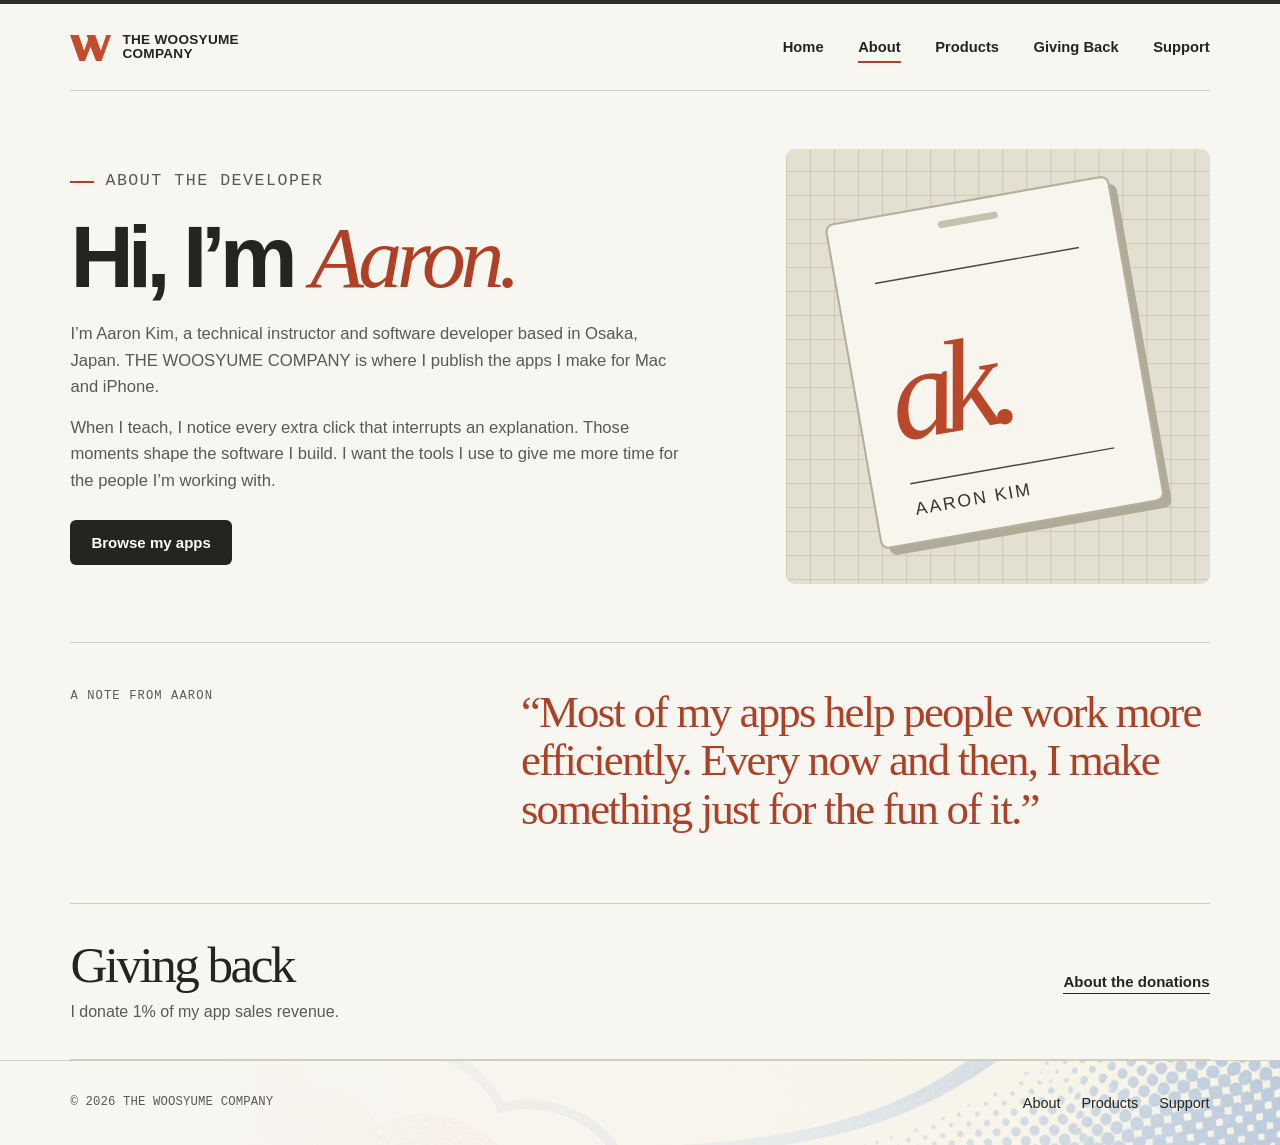
==== docs/about/index.html @ 522568ba "Add company website" ====
<!doctype html>
<html lang="en">
<head>
  <meta charset="utf-8">
  <meta name="viewport" content="width=device-width, initial-scale=1">
  <meta name="theme-color" content="#f7f6f0">
  <meta name="description" content="Meet Aaron Kim, a technical instructor and independent Mac and iPhone app developer based in Osaka, Japan.">
  <title>About Aaron Kim · THE WOOSYUME COMPANY</title>
  <link rel="canonical" href="https://woosyume.dev/about/">
  <meta property="og:type" content="website">
  <meta property="og:site_name" content="THE WOOSYUME COMPANY">
  <meta property="og:title" content="About Aaron Kim · THE WOOSYUME COMPANY">
  <meta property="og:description" content="Meet Aaron Kim, a technical instructor and independent Mac and iPhone app developer based in Osaka, Japan.">
  <meta property="og:url" content="https://woosyume.dev/about/">
  <meta property="og:image" content="https://woosyume.dev/assets/images/studio-collection.webp">
  <meta name="twitter:card" content="summary_large_image">
  <script type="application/ld+json">{
  "@context": "https://schema.org",
  "@type": "AboutPage",
  "name": "About Aaron Kim · THE WOOSYUME COMPANY",
  "description": "Meet Aaron Kim, a technical instructor and independent Mac and iPhone app developer based in Osaka, Japan.",
  "url": "https://woosyume.dev/about/",
  "publisher": {
    "@type": "Organization",
    "@id": "https://woosyume.dev/#studio",
    "name": "THE WOOSYUME COMPANY",
    "url": "https://woosyume.dev/"
  }
}</script>
  <link rel="icon" href="../assets/mark.svg" type="image/svg+xml">
  <link rel="stylesheet" href="../assets/site.css">
  
</head>
<body>
<a class="skip" href="#main">Skip to content</a>
<header>
  <div class="wrap">
    <a class="brand" href="../index.html" aria-label="THE WOOSYUME COMPANY home"><img src="../assets/mark.svg" width="41" height="39" alt=""><span class="brand-name"><span>THE WOOSYUME</span><span>COMPANY</span></span></a>
    <nav aria-label="Main navigation">
      <a href="../index.html">Home</a>
      <a href="../about/index.html" aria-current="page">About</a>
      <a href="../products/index.html">Products</a>
      <a href="../giving-back/index.html">Giving Back</a>
      <a href="../support/index.html">Support</a>
    </nav>
  </div>
</header>
<main id="main" class="wrap about">
  <section class="about-grid">
    <div class="bio-text">
      <p class="eyebrow">About the developer</p>
      <h1 class="display">Hi, I’m <em>Aaron.</em></h1>
      <p>I’m Aaron Kim, a technical instructor and software developer based in Osaka, Japan. THE WOOSYUME COMPANY is where I publish the apps I make for Mac and iPhone.</p>
      <p>When I teach, I notice every extra click that interrupts an explanation. Those moments shape the software I build. I want the tools I use to give me more time for the people I’m working with.</p>
      <div class="actions"><a class="button" href="../products/index.html">Browse my apps</a></div>
    </div>
    <!-- Portrait: replace the src with your own photo and update the alt text. -->
    <img class="portrait" src="../assets/portrait-placeholder.svg" width="600" height="690" alt="Illustrated studio card with Aaron Kim’s initials">
  </section>
  <section class="personal-note" aria-labelledby="note-title">
    <h2 class="section-kicker" id="note-title">A note from Aaron</h2>
    <!-- Draft personal comment: replace the blockquote with Aaron’s own words. -->
    <blockquote>“Most of my apps help people work more efficiently. Every now and then, I make something just for the fun of it.”</blockquote>
  </section>
  <section class="studio-note"><div><h2>Giving back</h2><p>I donate 1% of my app sales revenue.</p></div><a class="text-link" href="../giving-back/index.html">About the donations</a></section>
</main>
<footer>
  <div class="wrap">
    <p class="copyright">© 2026 THE WOOSYUME COMPANY</p>
    <div class="foot-nav"><a href="../about/index.html">About</a><a href="../products/index.html">Products</a><a href="../support/index.html">Support</a></div>
  </div>
</footer>
</body>
</html>
---- docs/assets/site.css ----
:root {
  color-scheme: light;
  --paper: #f7f6f0;
  --ink: #24251f;
  --muted: #585b52;
  --rule: #cecec1;
  --rust: #af4025;
  --sans: "Instrument Sans", "Helvetica Neue", Arial, sans-serif;
  --serif: "Instrument Serif", "Iowan Old Style", "Baskerville", "Times New Roman", serif;
  --mono: "IBM Plex Mono", ui-monospace, "SFMono-Regular", Menlo, Consolas, monospace;
}
* { box-sizing: border-box; }
body { margin: 0; font-family: var(--sans); background: var(--paper); color: var(--ink); -webkit-font-smoothing: antialiased; }
a { color: inherit; text-decoration: none; }
button { font: inherit; }
img { display: block; max-width: 100%; }
h1, h2, h3, p, figure, blockquote { margin: 0; }
a:focus-visible, button:focus-visible { outline: 3px solid #1164aa; outline-offset: 5px; }
::selection { color: #fff; background: var(--rust); }
.wrap { width: min(1320px, 89%); margin-inline: auto; }
.skip { position: absolute; top: 8px; left: 8px; z-index: 10; padding: 12px; background: white; transform: translateY(-160%); }
.skip:focus { transform: none; }
header .wrap, footer .wrap { display: flex; align-items: center; justify-content: space-between; gap: 20px; }
header .wrap { min-height: 87px; border-bottom: 1px solid var(--rule); }
.brand { display: inline-flex; align-items: center; gap: 11px; flex-shrink: 0; }
.brand img { width: 41px; height: 39px; }
.brand-name { font-size: .85rem; font-weight: 780; letter-spacing: .02em; line-height: 1.04; }
.brand-name span { display: block; }
nav { display: flex; align-items: center; gap: clamp(18px, 2.7vw, 42px); }
nav a { position: relative; padding-block: 12px; font-size: .92rem; font-weight: 550; }
nav a[aria-current]::after { position: absolute; content: ""; bottom: 4px; left: 0; right: 0; height: 2px; background: var(--rust); }
nav a:hover, .text-link:hover, .back:hover { color: var(--rust); }
.eyebrow, .meta, .section-kicker { font: 500 .76rem/1.45 var(--mono); letter-spacing: .09em; text-transform: uppercase; }
.eyebrow { display: flex; align-items: center; gap: 11px; color: var(--muted); }
.eyebrow::before { content: ""; width: 24px; height: 2px; background: var(--rust); flex: 0 0 auto; }
.hero { display: grid; grid-template-columns: 1.06fr 1fr; align-items: center; gap: 1%; padding: clamp(35px, 4vw, 64px) 0; min-height: 475px; }
.hero-copy { position: relative; z-index: 1; }
.display { font-size: clamp(3.8rem, 6.85vw, 7.1rem); font-weight: 620; letter-spacing: -.068em; line-height: .98; }
.display em, .section-title em { font-family: var(--serif); font-weight: 400; color: var(--rust); letter-spacing: -.062em; }
.hero h1 { margin: 22px 0 20px; }
.hero h1 em { display: block; }
.intro { color: var(--muted); font-size: clamp(1rem,1.22vw,1.15rem); line-height: 1.58; max-width: 41ch; }
.actions { display: flex; align-items: center; gap: 17px 25px; flex-wrap: wrap; margin-top: 25px; }
.button, .text-link { display: inline-flex; align-items: center; justify-content: center; gap: 11px; font-size: .94rem; font-weight: 580; }
.button { padding: 14px 21px; border-radius: 6px; color: #fff; background: var(--ink); transition: background .15s; }
.button:hover { background: var(--rust); }
.button svg { width: 16px; height: 16px; }
.text-link { border-bottom: 1px solid currentColor; padding: 4px 0 3px; }
.selector { position: relative; isolation: isolate; container-type: inline-size; aspect-ratio: 1.42; width: 100%; margin: 0; }
.selector-field { position: absolute; inset: 0; overflow: hidden; background-image: radial-gradient(#abaa9b 0.8px, transparent 1px); background-size: 13px 13px; mask-image: radial-gradient(ellipse 66% 67% at 50% 50%, black 40%, transparent 90%); }
.cross { position: absolute; width: 11px; height: 11px; opacity: .65; }
.cross::before, .cross::after { content: ""; position: absolute; background: #88897e; }
.cross::before { width: 11px; height: 1px; top: 5px; }
.cross::after { width: 1px; height: 11px; left: 5px; }
.cross.a { left: 4%; top: 5%; } .cross.b { right: 2%; top: 5%; }
.cross.c { left: 4%; bottom: 6%; } .cross.d { right: 2%; bottom: 6%; }
.cable { position: absolute; inset: 0; width: 100%; height: 100%; overflow: visible; pointer-events: none; }
.console {
  position: absolute; font-size: 1cqw; top: 11%; left: 18%; width: 62%; padding: 3.2em 3.15em 4.1em;
  background: linear-gradient(128deg,#f2efe4 0%,#e7e4d8 45%,#d3cebd 100%);
  border: 1px solid #b2ac99; border-radius: 3.6em;
  transform: perspective(650px) rotateX(27deg) rotateZ(-13deg) skewX(2deg);
  box-shadow: inset .22em .4em .23em #fffdf3, inset -.22em -.12em .2em #aca58f,
    0 .35em 0 #bdb7a6, .08em .7em 0 #c6c0b0, .12em 1.05em 0 #a39c8b, .18em 1.35em 0 #aaa28d,
    .25em 1.47em 0 #716d5f, .5em 1.85em .65em #38352952, 1.8em 4.4em 3.4em #44403242;
}
.console::before { content: ""; position: absolute; inset: 0; pointer-events: none; z-index: 2; border-radius: inherit; background: url(paper-grain.png); opacity: .065; mix-blend-mode: multiply; }
.panel-top, .panel-bottom { display: flex; align-items: center; justify-content: space-between; gap: 2em; }
.panel-top { padding: 0 1.1em 1.8em; }
.machine-name, .machine-note { font-family: var(--mono); font-weight: 650; text-transform: uppercase; }
.machine-name { font-size: max(.68rem, 2.05em); letter-spacing: .12em; color: #47463c; }
.vents { width: 10em; height: 1.1em; background: repeating-linear-gradient(90deg,#777467 0 .36em,#faf7ea .39em .53em,transparent .55em 1.02em); transform: skew(-18deg); }
.keys { display: grid; grid-template-columns: 1fr 1fr; background: #514f45; padding: 1.12em; gap: 1.05em; border-radius: 2em; box-shadow: 0 .18em .12em #fffdf1, inset 0 .35em .55em #322f25; }
.key { display: block; position: relative; height: 16.4em; border-radius: 1.2em; background: linear-gradient(120deg,var(--key-edge),var(--key-base)); box-shadow: .22em .5em .55em #1d1b16b5; }
.key-inner { position: absolute; inset: .15em .95em 1.48em .85em; border-radius: 1.15em; background: linear-gradient(135deg,var(--key-light),var(--key)); box-shadow: 0 .12em .18em #ffffff43, inset .12em .22em .3em #ffffff45; display: flex; flex-direction: column; align-items: flex-start; justify-content: space-between; padding: 1.65em 1.9em 1.35em; transition: transform .15s, filter .15s; }
.key:hover .key-inner, .key:focus-visible .key-inner { transform: translateY(.45em); filter: brightness(1.07); }
.key:active .key-inner { transform: translateY(.9em); }
.key:focus-visible { outline-color: #1551b4; outline-offset: 3px; z-index: 3; }
.key .key-icon { width: 7.4em; height: 7.4em; display: block; object-fit: contain; border-radius: 20%; }
.key-name { font: 650 max(.7rem, 2.1em)/1 var(--sans); letter-spacing: -.02em; }
.key-teacherpalette { --key-light: #fefcf3; --key: #e9e6d7; --key-edge: #d6d3c5; --key-base: #aba48d; color: #33332d; }
.key-qredirect { --key-light: #4e534f; --key: #373c38; --key-edge: #444942; --key-base: #252721; color: #fbfaf1; }
.key-jikyuchan { --key-light: #f2d394; --key: #e8bd74; --key-edge: #d7b676; --key-base: #a48145; color: #453620; }
.key-fingerpad { --key-light: #e1d6f3; --key: #cabade; --key-edge: #bcacce; --key-base: #8d809a; color: #3f304f; }
.panel-bottom { padding: 1.9em .95em 0; }
.machine-note { font-size: max(.62rem, 1.55em); letter-spacing: .13em; color: #555548; }
.lamp { display: inline-block; width: .9em; height: .9em; margin-right: .9em; border-radius: 100%; background: #c34a26; box-shadow: inset 0 .12em .18em #7d3a21,0 1px 0 white; }
.ribs { display: flex; gap: .48em; } .ribs i { width: 1.05em; height: 1.05em; background: #595a4d; } .ribs i:first-child { background: #ce5533; } .ribs i:nth-child(2) { background: #dfa64f; }
.screw { position: absolute; width: 1.32em; height: 1.32em; bottom: 1.2em; border-radius: 100%; background: linear-gradient(120deg,#aaa594,#ebe6d7 52%,#9c9685); box-shadow: 0 0 .16em .08em #968f7d; }
.screw::after { content: ""; height: .22em; background: #6d6b5f; position: absolute; inset: 42% 17% auto; transform: rotate(-36deg); }
.screw.left { left: 1.85em; } .screw.right { right: 1.85em; }
.collection { padding: 38px 0 clamp(56px,7vw,105px); border-top: 1px solid var(--rule); }
.section-heading { display: flex; align-items: baseline; justify-content: space-between; gap: 20px; margin-bottom: 27px; }
.section-title { font-size: clamp(2.35rem,3.9vw,4rem); letter-spacing: -.058em; font-weight: 560; line-height: 1.04; }
.catalog { display: grid; grid-template-columns: repeat(2,minmax(0,1fr)); gap: 40px 27px; }
.card { display: block; min-width: 0; }
.card h3, .card h2 { margin-top: 5px; font-size: clamp(1.65rem,2.5vw,2.5rem); font-weight: 560; letter-spacing: -.057em; }
.card:hover h3, .card:hover h2 { color: var(--rust); }
.card-copy { padding: 17px 0 0; }
.meta, .section-kicker { color: var(--muted); }
.meta { letter-spacing: .065em; }
.card-copy p { margin-top: 7px; color: var(--muted); line-height: 1.5; max-width: 56ch; }
.showcase { display: block; width: 100%; height: auto; border-radius: 10px; }
.studio-note { border-block: 1px solid var(--rule); padding: 35px 0; display: flex; gap: 24px; align-items: center; justify-content: space-between; }
.studio-note h2 { font-family: var(--serif); font-size: clamp(1.9rem,4vw,3.8rem); line-height: 1; font-weight: 400; letter-spacing: -.05em; }
.studio-note p { margin-top: 10px; font-size: 1rem; line-height: 1.5; color: var(--muted); }
footer { padding: 33px 0; }
footer .copyright { font: .77rem/1.4 var(--mono); letter-spacing: .01em; color: var(--muted); }
footer .foot-nav { display: flex; gap: 21px; font-size: .9rem; } .foot-nav a:hover { text-decoration: underline; }
.page-lead { padding: clamp(48px,7vw,105px) 0 40px; }
.page-lead .display { margin: 22px 0; }
.list-head { display: flex; justify-content: space-between; align-items: end; gap: 20px; }
.list-head .intro { max-width: 50ch; }
.filters { display: flex; gap: 4px; padding: 3px; border: 1px solid var(--rule); border-radius: 8px; }
.filters button { border: 0; padding: 9px 14px; border-radius: 5px; color: var(--muted); background: transparent; cursor: pointer; font-size: .9rem; }
.filters button[aria-pressed=true] { color: white; background: var(--ink); }
[hidden] { display: none !important; }
.sr-only { position: absolute; width: 1px; height: 1px; overflow: hidden; clip-path: inset(50%); white-space: nowrap; }
.detail { padding-top: 32px; }
.back { display: inline-block; padding: 8px 0; color: var(--muted); font-weight: 550; font-size: .91rem; border-bottom: 1px solid var(--rule); }
.detail-hero { display: grid; grid-template-columns: 1fr 1.03fr; gap: 5%; align-items: center; padding: 36px 0 55px; }
.detail-icon { width: 48px; height: 48px; object-fit: contain; margin-bottom: 18px; border-radius: 10px; }
.detail h1 { font-size: clamp(2.65rem,5.1vw,5.1rem); line-height: 1.05; letter-spacing: -.062em; font-weight: 610; margin: 8px 0 15px; }
[lang=ja] { font-family: var(--sans), "Hiragino Sans", sans-serif; }
.feature-layout { display: grid; grid-template-columns: .84fr 1.45fr; gap: 6%; border-top: 1px solid var(--rule); padding: 38px 0 54px; }
.feature-layout h2 { font-size: clamp(1.8rem,3vw,3rem); letter-spacing: -.05em; font-weight: 560; }
.feature-list { display: grid; gap: 21px; }
.feature-list h3 { font-size: 1.15rem; font-weight: 630; margin-bottom: 5px; }
.feature-list p, .bio-text p { font-size: 1.04rem; color: var(--muted); line-height: 1.6; max-width: 67ch; }
.product-shot { margin: 0 auto 55px; max-width: 840px; }
.product-shot img { width: 100%; border-radius: 10px; }
.product-shot figcaption { margin-top: 12px; color: var(--muted); font-size: .93rem; }
.detail + footer, .about + footer, .product-index + footer { border-top: 1px solid var(--rule); }
.about-grid { display: grid; grid-template-columns: 1.15fr .78fr; gap: 8%; align-items: center; padding: 58px 0; }
.about-grid .display { margin: 20px 0; }
.bio-text p + p { margin-top: 14px; }
.portrait { width: 100%; max-height: 435px; object-fit: cover; border-radius: 9px; }
.personal-note { display: grid; grid-template-columns: .7fr 1.3fr; gap: 7%; border-top: 1px solid var(--rule); padding: 45px 0 70px; }
.personal-note blockquote { font-family: var(--serif); font-size: clamp(1.9rem,3.5vw,3.5rem); line-height: 1.08; letter-spacing: -.04em; color: var(--rust); }
@media (min-width: 1600px) { .hero { padding-block: 67px; } }
@media (max-width: 900px) {
  .wrap { width: 90%; }
  .hero { min-height: 380px; }
  .display { font-size: clamp(3rem,7vw,5rem); }
  .hero .intro { max-width: 36ch; }
  .catalog { gap: 30px 19px; }
  .detail-hero { gap: 4%; }
}
@media (max-width: 700px) {
  header .wrap { min-height: 69px; }
  .brand { gap: 6px; } .brand img { width: 32px; height: 31px; } .brand-name { font-size: .71rem; }
  nav { gap: 15px; } nav a { font-size: .88rem; }
  .hero { grid-template-columns: 1fr; padding: 40px 0 18px; gap: 10px; }
  .hero .display { font-size: clamp(3.8rem,11.4vw,5.9rem); }
  .hero h1 { margin: 17px 0; }
  .selector { width: min(100%, 480px); justify-self: center; }
  .intro,.hero .intro { max-width: 48ch; }
  .collection { padding-top: 26px; }
  .catalog { gap: 29px; grid-template-columns: 1fr; }
  .section-heading { margin-bottom: 20px; }
  .card-copy { padding-top: 12px; }
  .card-copy p { margin-top: 5px; }
  .studio-note, .list-head { flex-direction: column; align-items: start; }
  .detail-hero, .feature-layout, .about-grid, .personal-note { grid-template-columns: 1fr; gap: 26px; }
  .detail-hero { padding: 25px 0 32px; }
  .about-grid { padding: 35px 0; }
  .portrait { max-height: 360px; object-fit: contain; background: #e3e0d1; }
  .personal-note { padding: 30px 0 45px; }
  .page-lead { padding: 36px 0 27px; }
  .product-index .catalog { margin-bottom: 35px; }
  footer .wrap { flex-wrap: wrap; gap: 13px; }
}
@media (max-width: 370px) {
  nav { gap: 10px; } .brand-name { font-size: .64rem; }
  .hero .display { font-size: 3.3rem; } .hero .actions { gap: 12px; }
}
@media (prefers-reduced-motion: reduce) {
  *, *::before, *::after { transition: none !important; scroll-behavior: auto !important; }
}

.app-descriptor { font-size: 1.18rem; font-weight: 600; margin-bottom: .65rem; }
.info-page { border-bottom: 1px solid var(--rule); }
.contact-intro .intro { max-width: 55ch; }
.contact-mail { display: inline-block; margin-top: 1.2rem; color: var(--rust); font-size: clamp(1.15rem,2.5vw,2rem); text-decoration: underline; text-underline-offset: .18em; overflow-wrap: anywhere; }
.contact-options { display: grid; grid-template-columns: repeat(3,minmax(0,1fr)); gap: clamp(24px,4vw,65px); padding: 32px 0 64px; border-top: 1px solid var(--rule); }
.contact-options h2 { font-size: clamp(1.25rem,2vw,1.8rem); letter-spacing: -.045em; }
.contact-options p { margin: 12px 0; color: var(--muted); line-height: 1.55; }
.giving { display: grid; grid-template-columns: 1fr 1fr; gap: 7%; align-items: center; padding: clamp(45px,7vw,110px) 0; }
.giving-figure { display: grid; grid-auto-flow: column; place-content: center; align-items: baseline; background: #e3e6d6; color: #465237; border-radius: 10px; font: italic clamp(7rem,16vw,14rem)/1.2 var(--serif); padding: 8% 0; }
.giving-figure span { font-size: .57em; }
.giving h1 { margin: 20px 0; }
@media (max-width: 740px) {
  header .wrap { display: grid; justify-content: stretch; gap: 4px; padding: 13px 0 4px; }
  header nav { display: flex; flex-wrap: wrap; justify-content: space-between; gap: 0 .55rem; }
  header nav a { display: inline-flex; align-items: center; min-height: 44px; font-size: .9rem; padding: 8px 0; }
  header nav a[aria-current]::after { bottom: 4px; }
  .giving, .contact-options { grid-template-columns: minmax(0,1fr); gap: 28px; }
  .giving-figure { font-size: 7rem; padding: 18px 0; }
  .contact-options { padding-bottom: 37px; }
  .detail-hero > *, .hero > *, .about-grid > * { min-width: 0; }
  .foot-nav { flex-wrap: wrap; }
}

/* Screenprinted edges frame the media while leaving controls unobstructed. */
.selector-field {
  inset: 1% 0;
  border-radius: 14px;
  background: #ffecc7 url(images/pop-paper.webp) center / cover;
  mask-image: none;
}
.film-stage {
  background: #ffdf9f url(images/pop-paper.webp) center / cover;
  padding: clamp(12px, 2vw, 26px);
  border-radius: 12px;
  min-width: 0;
}
.film-stage video, .film iframe {
  display: block;
  width: 100%;
  height: auto;
  aspect-ratio: 16 / 9;
  background: #22241f;
  border: 0;
  border-radius: 7px;
}
.film { width: min(100%, 880px); }
.film-short { width: min(100%, 355px); }
.film-short iframe { aspect-ratio: 9 / 16; }
.film figcaption { text-align: center; }
.giving-figure {
  background: #fbeac5 url(images/pop-paper.webp) center / cover;
  color: #302d29;
}
header { border-top: 4px solid #2b2b29; }
footer {
  background: linear-gradient(90deg,#f7f6f0 15%,#f7f6f0ef 60%,#f7f6f0c2), url(images/pop-paper.webp) center bottom / cover;
}
.palette-tour {
  display: grid;
  grid-template-columns: minmax(0,.8fr) minmax(0,1fr);
  align-items: center;
  gap: clamp(24px,6vw,82px);
  padding-block: 24px 55px;
}
.palette-print { padding: 22px; background: #ffe6ae url(images/pop-paper.webp) center / cover; border-radius: 10px; }
.palette-print img { margin: auto; max-height: 410px; width: auto; max-width: 100%; border-radius: 8px; box-shadow: 3px 7px 15px #27241f42; }
.palette-tour h2 { margin-top: 12px; }
.palette-tour dt { margin-top: 15px; font-weight: 650; }
.palette-tour dd { margin: 4px 0 0; color: var(--muted); line-height: 1.55; }
@media (max-width: 700px) {
  .palette-tour { grid-template-columns: minmax(0,1fr); }
  .palette-print img { max-height: 330px; }
}

.canvas-gallery { display: grid; grid-template-columns: repeat(auto-fit, minmax(min(100%, 22rem), 1fr)); gap: 24px; margin-bottom: 55px; }
.canvas-gallery a, .palette-print a { display: block; cursor: zoom-in; }
.canvas-gallery a { border-radius: 10px; background: #f0e4f3 url(images/pop-paper.webp) center / cover; }
.canvas-gallery img { width: 100%; height: auto; }
.canvas-gallery figcaption { margin-top: 12px; color: var(--muted); font-size: .93rem; }
.palette-print img { height: auto; object-fit: contain; box-shadow: none; }
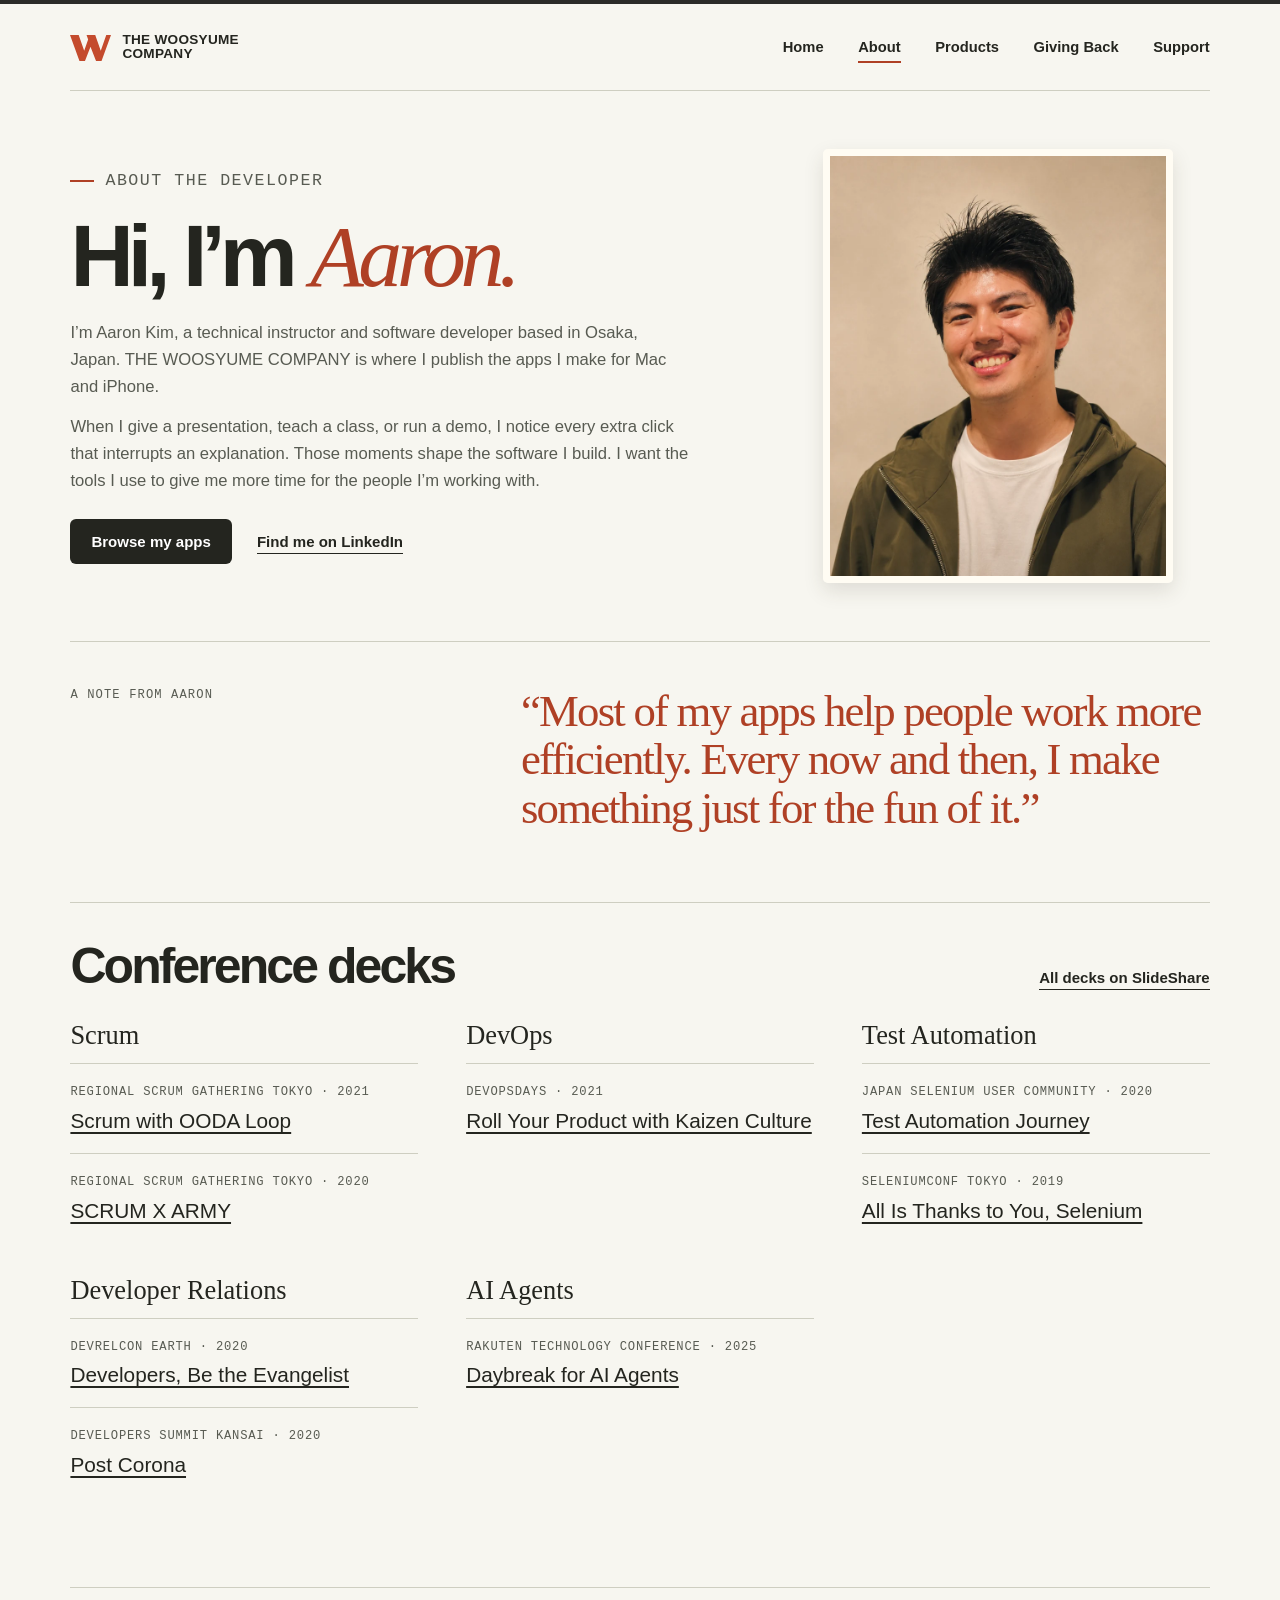
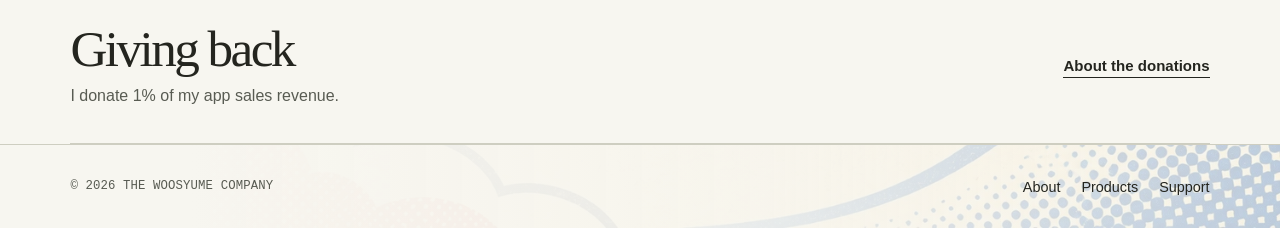
==== commit 4bf83a27: "Updated" ====
--- a/docs/about/index.html
+++ b/docs/about/index.html
@@ -51,16 +51,53 @@
       <p class="eyebrow">About the developer</p>
       <h1 class="display">Hi, I’m <em>Aaron.</em></h1>
       <p>I’m Aaron Kim, a technical instructor and software developer based in Osaka, Japan. THE WOOSYUME COMPANY is where I publish the apps I make for Mac and iPhone.</p>
-      <p>When I teach, I notice every extra click that interrupts an explanation. Those moments shape the software I build. I want the tools I use to give me more time for the people I’m working with.</p>
-      <div class="actions"><a class="button" href="../products/index.html">Browse my apps</a></div>
+      <p>When I give a presentation, teach a class, or run a demo, I notice every extra click that interrupts an explanation. Those moments shape the software I build. I want the tools I use to give me more time for the people I’m working with.</p>
+      <div class="actions"><a class="button" href="../products/index.html">Browse my apps</a><a class="text-link" href="https://www.linkedin.com/in/woohyeok-aaron-kim-317143139/" rel="me">Find me on LinkedIn</a></div>
     </div>
-    <!-- Portrait: replace the src with your own photo and update the alt text. -->
-    <img class="portrait" src="../assets/portrait-placeholder.svg" width="600" height="690" alt="Illustrated studio card with Aaron Kim’s initials">
+    <img class="portrait" src="../assets/images/aaron-kim.webp" width="800" height="1000" alt="Aaron Kim smiling in an olive jacket">
   </section>
   <section class="personal-note" aria-labelledby="note-title">
     <h2 class="section-kicker" id="note-title">A note from Aaron</h2>
     <!-- Draft personal comment: replace the blockquote with Aaron’s own words. -->
     <blockquote>“Most of my apps help people work more efficiently. Every now and then, I make something just for the fun of it.”</blockquote>
+  </section>
+  <section class="collection talks" id="talks" aria-labelledby="talks-title">
+    <div class="section-heading"><h2 class="section-title" id="talks-title">Conference decks</h2><a class="text-link" href="https://www.slideshare.net/mavenant?nway-refresh=B&amp;itemsPerPage=18">All decks on SlideShare</a></div>
+    <div class="deck-groups">
+      <section>
+        <h3>Scrum</h3>
+        <ul>
+          <li><span class="meta">Regional Scrum Gathering Tokyo · 2021</span><a href="https://www.slideshare.net/slideshow/regional-scrum-gathering-tokyo-2021-scrum-with-ooda-loop/241020269">Scrum with OODA Loop</a></li>
+          <li><span class="meta">Regional Scrum Gathering Tokyo · 2020</span><a href="https://www.slideshare.net/slideshow/rsgt2020-scrum-x-army-217572785/217572785">SCRUM X ARMY</a></li>
+        </ul>
+      </section>
+      <section>
+        <h3>DevOps</h3>
+        <ul>
+          <li><span class="meta">DevOpsDays · 2021</span><a href="https://www.slideshare.net/slideshow/devopsdays2021-roll-your-product-with-kaizen-culture/246244185">Roll Your Product with Kaizen Culture</a></li>
+        </ul>
+      </section>
+      <section>
+        <h3>Test Automation</h3>
+        <ul>
+          <li><span class="meta">Japan Selenium User Community · 2020</span><a href="https://www.slideshare.net/slideshow/japan-selenium-user-community-in-remote-test-automation-journey-234093382/234093382">Test Automation Journey</a></li>
+          <li><span class="meta">SeleniumConf Tokyo · 2019</span><a href="https://www.slideshare.net/slideshow/seleniumconf2019-tokyo-all-is-thanks-to-you-selenium/149219450">All Is Thanks to You, Selenium</a></li>
+        </ul>
+      </section>
+      <section>
+        <h3>Developer Relations</h3>
+        <ul>
+          <li><span class="meta">DevRelCon Earth · 2020</span><a href="https://www.slideshare.net/slideshow/devrelcon-earth-2020-developers-be-the-evangelist/237426257">Developers, Be the Evangelist</a></li>
+          <li><span class="meta">Developers Summit Kansai · 2020</span><a href="https://www.slideshare.net/slideshow/developers-summit-2020-kansai-post-corona/238293032">Post Corona</a></li>
+        </ul>
+      </section>
+      <section>
+        <h3>AI Agents</h3>
+        <ul>
+          <li><span class="meta">Rakuten Technology Conference · 2025</span><a href="https://www.slideshare.net/slideshow/2025-rakuten-technology-conference-daybreak-for-ai-agents/284197055">Daybreak for AI Agents</a></li>
+        </ul>
+      </section>
+    </div>
   </section>
   <section class="studio-note"><div><h2>Giving back</h2><p>I donate 1% of my app sales revenue.</p></div><a class="text-link" href="../giving-back/index.html">About the donations</a></section>
 </main>
--- a/docs/assets/site.css
+++ b/docs/assets/site.css
@@ -46,7 +46,7 @@
 .button:hover { background: var(--rust); }
 .button svg { width: 16px; height: 16px; }
 .text-link { border-bottom: 1px solid currentColor; padding: 4px 0 3px; }
-.selector { position: relative; isolation: isolate; container-type: inline-size; aspect-ratio: 1.42; width: 100%; margin: 0; }
+.selector { position: relative; isolation: isolate; container-type: inline-size; aspect-ratio: 1.34; width: 100%; margin: 0; }
 .selector-field { position: absolute; inset: 0; overflow: hidden; background-image: radial-gradient(#abaa9b 0.8px, transparent 1px); background-size: 13px 13px; mask-image: radial-gradient(ellipse 66% 67% at 50% 50%, black 40%, transparent 90%); }
 .cross { position: absolute; width: 11px; height: 11px; opacity: .65; }
 .cross::before, .cross::after { content: ""; position: absolute; background: #88897e; }
@@ -56,10 +56,11 @@
 .cross.c { left: 4%; bottom: 6%; } .cross.d { right: 2%; bottom: 6%; }
 .cable { position: absolute; inset: 0; width: 100%; height: 100%; overflow: visible; pointer-events: none; }
 .console {
-  position: absolute; font-size: 1cqw; top: 11%; left: 18%; width: 62%; padding: 3.2em 3.15em 4.1em;
+  position: absolute; font-size: 1cqw; top: 1.5%; left: 17%; width: 66%; padding: 2.8em 3em 3.4em;
   background: linear-gradient(128deg,#f2efe4 0%,#e7e4d8 45%,#d3cebd 100%);
   border: 1px solid #b2ac99; border-radius: 3.6em;
-  transform: perspective(650px) rotateX(27deg) rotateZ(-13deg) skewX(2deg);
+  transform: perspective(145cqw) rotateX(36deg) rotateY(-13deg) rotateZ(-9deg);
+  transform-style: preserve-3d;
   box-shadow: inset .22em .4em .23em #fffdf3, inset -.22em -.12em .2em #aca58f,
     0 .35em 0 #bdb7a6, .08em .7em 0 #c6c0b0, .12em 1.05em 0 #a39c8b, .18em 1.35em 0 #aaa28d,
     .25em 1.47em 0 #716d5f, .5em 1.85em .65em #38352952, 1.8em 4.4em 3.4em #44403242;
@@ -70,13 +71,57 @@
 .machine-name, .machine-note { font-family: var(--mono); font-weight: 650; text-transform: uppercase; }
 .machine-name { font-size: max(.68rem, 2.05em); letter-spacing: .12em; color: #47463c; }
 .vents { width: 10em; height: 1.1em; background: repeating-linear-gradient(90deg,#777467 0 .36em,#faf7ea .39em .53em,transparent .55em 1.02em); transform: skew(-18deg); }
-.keys { display: grid; grid-template-columns: 1fr 1fr; background: #514f45; padding: 1.12em; gap: 1.05em; border-radius: 2em; box-shadow: 0 .18em .12em #fffdf1, inset 0 .35em .55em #322f25; }
-.key { display: block; position: relative; height: 16.4em; border-radius: 1.2em; background: linear-gradient(120deg,var(--key-edge),var(--key-base)); box-shadow: .22em .5em .55em #1d1b16b5; }
-.key-inner { position: absolute; inset: .15em .95em 1.48em .85em; border-radius: 1.15em; background: linear-gradient(135deg,var(--key-light),var(--key)); box-shadow: 0 .12em .18em #ffffff43, inset .12em .22em .3em #ffffff45; display: flex; flex-direction: column; align-items: flex-start; justify-content: space-between; padding: 1.65em 1.9em 1.35em; transition: transform .15s, filter .15s; }
-.key:hover .key-inner, .key:focus-visible .key-inner { transform: translateY(.45em); filter: brightness(1.07); }
-.key:active .key-inner { transform: translateY(.9em); }
+.keys {
+  display: grid; grid-template-columns: repeat(2, minmax(0, 1fr)); gap: 1.8em;
+  padding: 1.65em; border-radius: 1.6em; background: #413e36;
+  box-shadow: inset .3em .45em .7em #171611, 0 .2em .1em #fffdf1;
+  transform-style: preserve-3d;
+}
+.key {
+  /* The switch socket stays under the pointer while the cap travels. */
+  --drop: 5em;
+  --offset: 1.7em;
+  --travel: 0;
+  --wall: color-mix(in srgb, var(--key-base) 84%, #29251f);
+  --step-y: calc(var(--drop) * (1 - var(--travel)) / 8);
+  --step-x: calc(var(--offset) * (1 - var(--travel)) / 8);
+  position: relative; display: block; height: 16.5em; min-width: 0; border-radius: 1.2em;
+  background: linear-gradient(150deg, #181813, #333127);
+  box-shadow: inset .35em .5em .55em #12120e, 0 .12em .1em #c6c0a84d;
+}
+.key-inner {
+  position: absolute; inset: 0 var(--offset) var(--drop) 0; border-radius: 1.15em;
+  display: flex; flex-direction: column; justify-content: space-between; align-items: flex-start; padding: 1em 1.4em;
+  background: radial-gradient(ellipse at 65% 75%, var(--key-light), var(--key) 86%);
+  transform: translate(calc(var(--offset) * var(--travel)), calc(var(--drop) * var(--travel)));
+  /* The stacked edges follow the face down to the fixed base of the switch. */
+  box-shadow:
+    inset .18em .22em .25em #ffffff9c, inset -.3em -.35em .48em #332c2338,
+    var(--step-x) var(--step-y) 0 var(--key-edge),
+    calc(2 * var(--step-x)) calc(2 * var(--step-y)) 0 var(--key-edge),
+    calc(3 * var(--step-x)) calc(3 * var(--step-y)) 0 var(--key-edge),
+    calc(4 * var(--step-x)) calc(4 * var(--step-y)) 0 var(--key-base),
+    calc(5 * var(--step-x)) calc(5 * var(--step-y)) 0 var(--key-base),
+    calc(6 * var(--step-x)) calc(6 * var(--step-y)) 0 var(--key-base),
+    calc(7 * var(--step-x)) calc(7 * var(--step-y)) 0 var(--wall),
+    calc(8 * var(--step-x)) calc(8 * var(--step-y)) 0 var(--wall),
+    calc(9 * var(--step-x)) calc(10 * var(--step-y)) calc(2 * var(--step-y)) #18150ece;
+  transition: transform 110ms cubic-bezier(.2,1.3,.45,1), box-shadow 110ms cubic-bezier(.2,1.3,.45,1);
+}
+@media (hover: hover) {
+  .key[href]:hover .key-inner { filter: brightness(1.06); }
+}
+.key[href]:is(:active, .is-pressed) { --travel: .88; }
+.key[href]:is(:active, .is-pressed) .key-inner {
+  filter: brightness(.93);
+  transition-timing-function: cubic-bezier(.16,.9,.28,1);
+  transition-duration: 55ms;
+}
+.key-spare {
+  --key-light: #e7e5dc; --key: #d1cdc1; --key-edge: #c3bfb1; --key-base: #a6a193;
+}
 .key:focus-visible { outline-color: #1551b4; outline-offset: 3px; z-index: 3; }
-.key .key-icon { width: 7.4em; height: 7.4em; display: block; object-fit: contain; border-radius: 20%; }
+.key .key-icon { width: 5.9em; height: 5.9em; display: block; object-fit: contain; border-radius: 20%; }
 .key-name { font: 650 max(.7rem, 2.1em)/1 var(--sans); letter-spacing: -.02em; }
 .key-teacherpalette { --key-light: #fefcf3; --key: #e9e6d7; --key-edge: #d6d3c5; --key-base: #aba48d; color: #33332d; }
 .key-qredirect { --key-light: #4e534f; --key: #373c38; --key-edge: #444942; --key-base: #252721; color: #fbfaf1; }
@@ -134,7 +179,7 @@
 .about-grid { display: grid; grid-template-columns: 1.15fr .78fr; gap: 8%; align-items: center; padding: 58px 0; }
 .about-grid .display { margin: 20px 0; }
 .bio-text p + p { margin-top: 14px; }
-.portrait { width: 100%; max-height: 435px; object-fit: cover; border-radius: 9px; }
+.portrait { display: block; width: min(100%, 350px); height: auto; justify-self: center; border: 7px solid #fffcf3; border-radius: 5px; box-shadow: 0 8px 20px #3c332321; }
 .personal-note { display: grid; grid-template-columns: .7fr 1.3fr; gap: 7%; border-top: 1px solid var(--rule); padding: 45px 0 70px; }
 .personal-note blockquote { font-family: var(--serif); font-size: clamp(1.9rem,3.5vw,3.5rem); line-height: 1.08; letter-spacing: -.04em; color: var(--rust); }
 @media (min-width: 1600px) { .hero { padding-block: 67px; } }
@@ -164,7 +209,7 @@
   .detail-hero, .feature-layout, .about-grid, .personal-note { grid-template-columns: 1fr; gap: 26px; }
   .detail-hero { padding: 25px 0 32px; }
   .about-grid { padding: 35px 0; }
-  .portrait { max-height: 360px; object-fit: contain; background: #e3e0d1; }
+  .portrait { width: min(100%, 290px); }
   .personal-note { padding: 30px 0 45px; }
   .page-lead { padding: 36px 0 27px; }
   .product-index .catalog { margin-bottom: 35px; }
@@ -181,7 +226,8 @@
 .app-descriptor { font-size: 1.18rem; font-weight: 600; margin-bottom: .65rem; }
 .info-page { border-bottom: 1px solid var(--rule); }
 .contact-intro .intro { max-width: 55ch; }
-.contact-mail { display: inline-block; margin-top: 1.2rem; color: var(--rust); font-size: clamp(1.15rem,2.5vw,2rem); text-decoration: underline; text-underline-offset: .18em; overflow-wrap: anywhere; }
+.contact-channels { display: flex; flex-wrap: wrap; gap: .75rem 1.5rem; align-items: baseline; margin-top: 1.2rem; }
+.contact-mail { display: inline-block; color: var(--rust); font-size: clamp(1.15rem,2.5vw,2rem); text-decoration: underline; text-underline-offset: .18em; overflow-wrap: anywhere; }
 .contact-options { display: grid; grid-template-columns: repeat(3,minmax(0,1fr)); gap: clamp(24px,4vw,65px); padding: 32px 0 64px; border-top: 1px solid var(--rule); }
 .contact-options h2 { font-size: clamp(1.25rem,2vw,1.8rem); letter-spacing: -.045em; }
 .contact-options p { margin: 12px 0; color: var(--muted); line-height: 1.55; }
@@ -258,3 +304,17 @@
 .canvas-gallery img { width: 100%; height: auto; }
 .canvas-gallery figcaption { margin-top: 12px; color: var(--muted); font-size: .93rem; }
 .palette-print img { height: auto; object-fit: contain; box-shadow: none; }
+
+.work-catalog { grid-template-columns: repeat(auto-fit, minmax(min(100%, 17rem), 1fr)); }
+.play-collection .card { display: grid; grid-template-columns: minmax(0, 1fr) minmax(0, 1fr); align-items: center; gap: 4%; }
+.play-collection .card-copy { padding-top: 0; }
+.deck-groups { display: grid; grid-template-columns: repeat(auto-fit, minmax(min(100%, 20rem), 1fr)); gap: 2rem 3rem; }
+.deck-groups h3 { font: 500 1.65rem var(--serif); margin-bottom: .75rem; }
+.talks ul { list-style: none; padding: 0; margin: 0; }
+.talks li { display: grid; gap: .45rem; padding: 1.25rem 0; border-top: 1px solid var(--rule); }
+.talks li a { width: fit-content; text-decoration: underline; text-underline-offset: .2em; font-size: 1.3rem; }
+.talks .section-heading { flex-wrap: wrap; }
+.studio-note + .canvas-gallery { margin-top: 35px; }
+@media (max-width: 650px) {
+  .play-collection .card { grid-template-columns: 1fr; gap: 17px; }
+}
